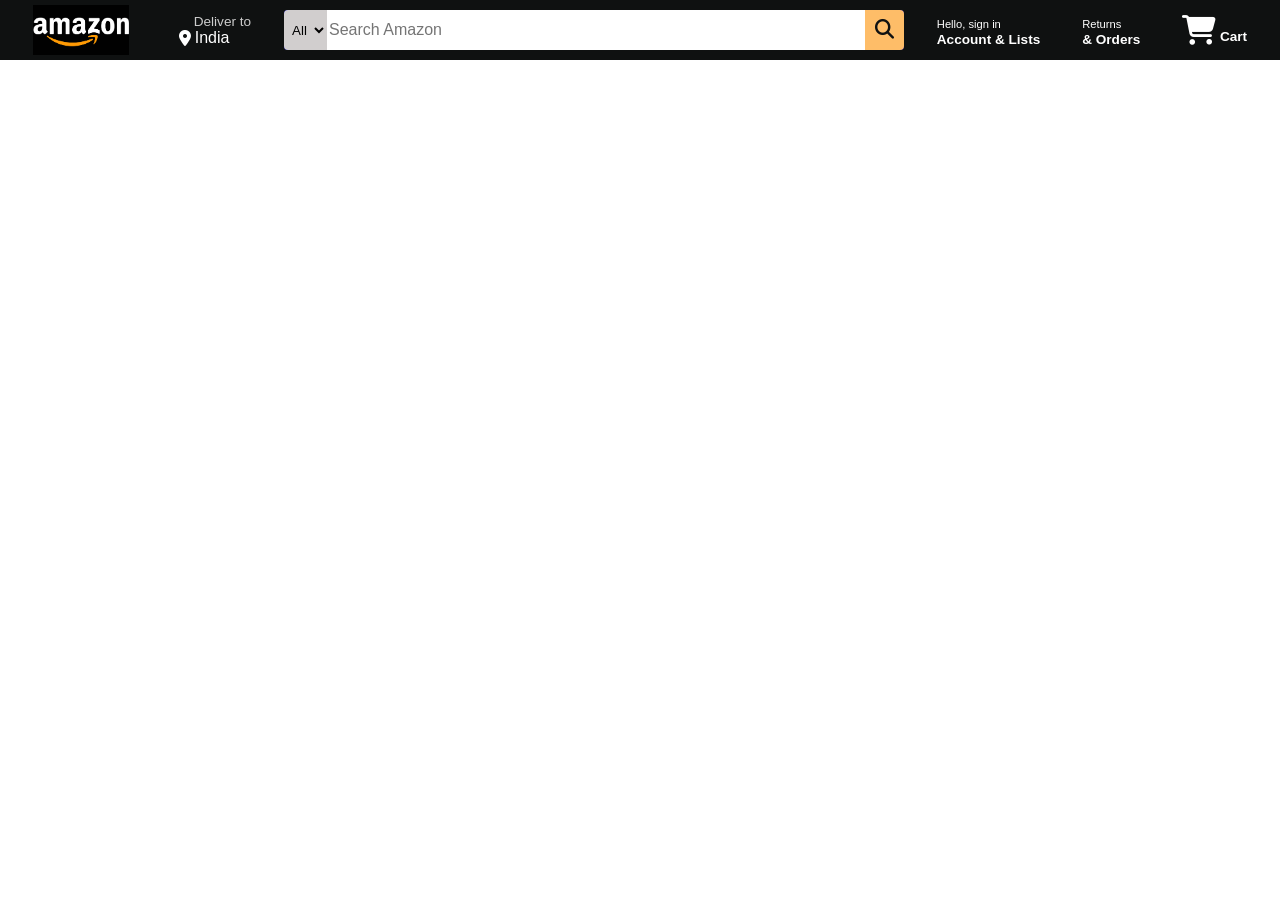
==== AmazonClone.html @ 06808c78 "Navigation Bar-1" ====
<!DOCTYPE html>
<html lang="en">
<head>
    <meta charset="UTF-8">
    <meta name="viewport" content="width=device-width, initial-scale=1.0">
    <title>Amazon</title>
    <link rel="stylesheet" href="https://cdnjs.cloudflare.com/ajax/libs/font-awesome/6.5.2/css/all.min.css" integrity="sha512-SnH5WK+bZxgPHs44uWIX+LLJAJ9/2PkPKZ5QiAj6Ta86w+fsb2TkcmfRyVX3pBnMFcV7oQPJkl9QevSCWr3W6A==" crossorigin="anonymous" referrerpolicy="no-referrer" />
    <link rel="stylesheet" href="style.css">
</head>
<body>
    <header>
        <div class="navbar">
            <!-- nav logo -->
            <div class="nav-logo border">
                <div class="logo">
                </div>
            </div>

            <!-- nav country -->
            <div class="nav-address border">
                <p class="deliver_to">Deliver to</p>
                <div class="add_icon">
                    <i class="fa-solid fa-location-dot"></i>
                    <p class="country">India</p>
                </div>
            </div>

            <!-- nav search bar-->
            <div class="nav-search">
                <select name="" class="search-select">
                    <option value="">All</option>
                </select>
                <input type="text" placeholder="Search Amazon" class = "search-input">
                <div class="search-icon">
                    <button class="search-button"><i class="fa-solid fa-magnifying-glass"></i></button>
                </div>
            </div>

            <!-- nav hello, sign-in, Account & Lists -->
            <div class="sign-in border">
                <p><span class="nav-first">Hello, sign in</span></p>
                <p class="nav-second">Account & Lists</p>
            </div>

            <!-- nav returns & orders -->
            <div class="returns-orders border">
                <p><span class="nav-first">Returns</span></p>
                <p class="nav-second">& Orders</p>
            </div>

            <!-- nav-cart -->
            <div class="nav-cart border">
                <i class="fa-solid fa-cart-shopping"></i>
                Cart
            </div>
        </div>
    </header>
</body>
</html>
---- style.css ----
*{
    margin:0;
    font-family: Arial, Helvetica, sans-serif;
    border: border-box;
}

.navbar{
    height: 60px;
    background-color: #0f1111;
    color: white;
    display: flex;
    align-items: center;
    justify-content: space-evenly;
}

/* nav logo */
.nav-logo{
    height: 50px;
    width: 104px;
    padding: 0.13rem 0.5rem 0.13rem 0.5rem;
}

.logo{
    background-image: url("logo.png");
    background-size: cover;
    height: 100%;
    width: 92%;
}

.border{
    border: 1.5px solid transparent;
}

.border:hover{
    cursor: pointer;
}

.border:hover{
    border: 1.5px solid white;
}

/* nav country */
.nav-address{
    padding: 0.5rem;
}
.deliver_to{
    color:#cccccc;
    font-size: 0.85rem;
    margin-left: 15px;
}

.country{
    font-size: 1rem;
    margin-left: 4px;
}

.add_icon{
    display: flex;
    align-items: center;
}

/* nav search bar */

.nav-search{
    display: flex;
    align-items: center;
    background-color: blue;
    width: 620px;
    height: 40px;
    border-radius: 4px;
    justify-content: space-evenly;
}


.search-select{
    height: 100%;
    width: 50px;
    background-color: #d1cece;
    text-align: center;
    border-top-left-radius: 4px;
    border-bottom-left-radius: 4px;
    border: none;
}

.search-input{
    height: 95%;
    width: 100%;
    font-size: 1rem;
    border: none;
}

.search-input:hover{
    border: 1.5px solid #febd68;
    border-radius: 4px;
}
.search-icon{
    width: 45px;
    height: 100%;
    border: none;
    display: flex;
    justify-content: center;
    align-items: center;
}

.search-button{
    height: 100%;
    width: 100%;
    color: #0f1111;
    border: none;
    font-size: 1.2rem;
    background-color: #febd68;
    border: none;
    border-top-right-radius: 4px;
    border-bottom-right-radius: 4px;
}

.search-button:hover{
    background-color: #f7a841;
    cursor: pointer;
}

/* nav hello & sign-in */

.sign-in{
    padding: 0.5rem;
}
.nav-first{
    font-size: 0.7rem;
}

.nav-second{
    font-size: 0.85rem;
    font-weight: 700;
}

/* returns-orders */
.returns-orders{
    padding: 0.5rem;
}

/* nav cart */
.nav-cart{
    font-size: 0.85rem;
    font-weight: 700;
    padding: 0.5rem;
}

.nav-cart i{
    font-size: 30px;
}
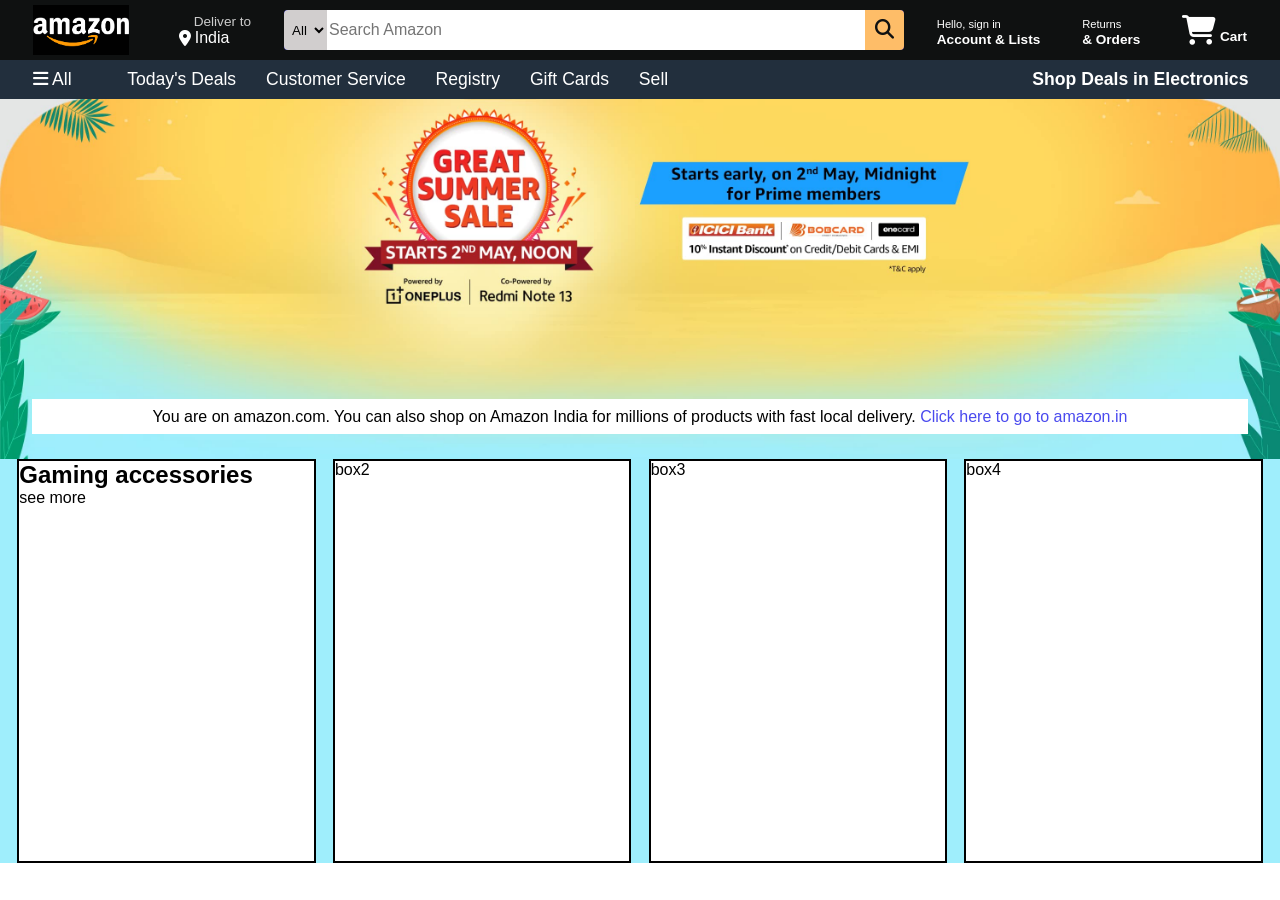
==== commit 310ccb9f: "Amazon Ad" ====
--- a/AmazonClone.html
+++ b/AmazonClone.html
@@ -54,6 +54,47 @@
                 Cart
             </div>
         </div>
+
+        <div class="panel">
+            <div class="panel-all border">
+                <i class="fa-solid fa-bars"></i>
+                All
+            </div>
+            <div class="panel-options">
+                <p class="border">Today's Deals</p>
+                <p class="border">Customer Service</p>
+                <p class="border">Registry</p>
+                <p class="border">Gift Cards</p>
+                <p class="border">Sell</p>
+            </div>
+
+            <div class="deals border">
+                <p>Shop Deals in Electronics</p>
+            </div>
+        </div>
     </header>
+
+
+    <!-- Amazon Ad content -->
+    <div class="amazon-ad">
+        <div class="message">
+            <p>You are on amazon.com. You can also shop on Amazon India for millions of products with fast local delivery. 
+                <a href="https://www.amazon.in/?ref=aisgw_intl_stripe_in" target="_blank" class="message-anchor">Click here to go to amazon.in</a>
+            </p>
+        </div>
+    </div>
+
+    <!-- shop content -->
+    <div class="shop-section">
+        <div class="box1 box">
+            <h2>Gaming accessories</h2>
+            <div class="boximg boximg1">
+                <p>see more</p>
+            </div>
+        </div>
+        <div class="box2 box">box2</div>
+        <div class="box3 box">box3</div>
+        <div class="box4 box">box4</div>
+    </div>
 </body>
 </html>
--- a/style.css
+++ b/style.css
@@ -147,4 +147,82 @@
 
 .nav-cart i{
     font-size: 30px;
+}
+
+/* the Panel below navigation bar   (within header)*/
+.panel{
+    background-color: #222f3d;
+    height: 39px;
+    display: flex;
+    align-items: center;
+    justify-content: space-evenly;
+}
+
+.panel *{
+    color: white;
+    font-size: 1.1rem;
+}
+
+.panel-all{
+    padding: 0.4rem;
+}
+
+.panel-options{
+    width: 70%;
+    display: flex;
+}
+
+.panel-options p{
+    margin-left: 15px;
+    padding: 0.4rem;
+}
+
+.deals{
+    font-size: 1.2rem;
+    font-weight: 690;
+    padding: 0.3rem;
+}
+
+
+/* Amazon Ad (just below header) */
+.amazon-ad{
+    background-image: url("Amazon-Ad.jpg");
+    height: 360px;
+    background-size: cover;
+    display: flex;
+    justify-content: center;
+    align-items: flex-end;
+}
+
+/* the message asking to visit amazon.in */
+.message{
+    height: 35px;
+    width: 95%;
+    background-color: white;
+    font-size: 1rem;
+    display: flex;
+    align-items: center;
+    justify-content: center;
+    margin-bottom: 25px;
+    
+}
+.message a{
+    text-decoration: none;
+    color: rgb(74, 74, 238);
+}
+
+/* shopping content */
+.shop-section{
+    background-color: #9FEEFC;
+    display: flex;
+    justify-content: space-evenly;
+
+}
+
+
+.box{
+    height: 400px;
+    width: 23%;
+    border: 2px solid black;
+    background-color: white;
 }
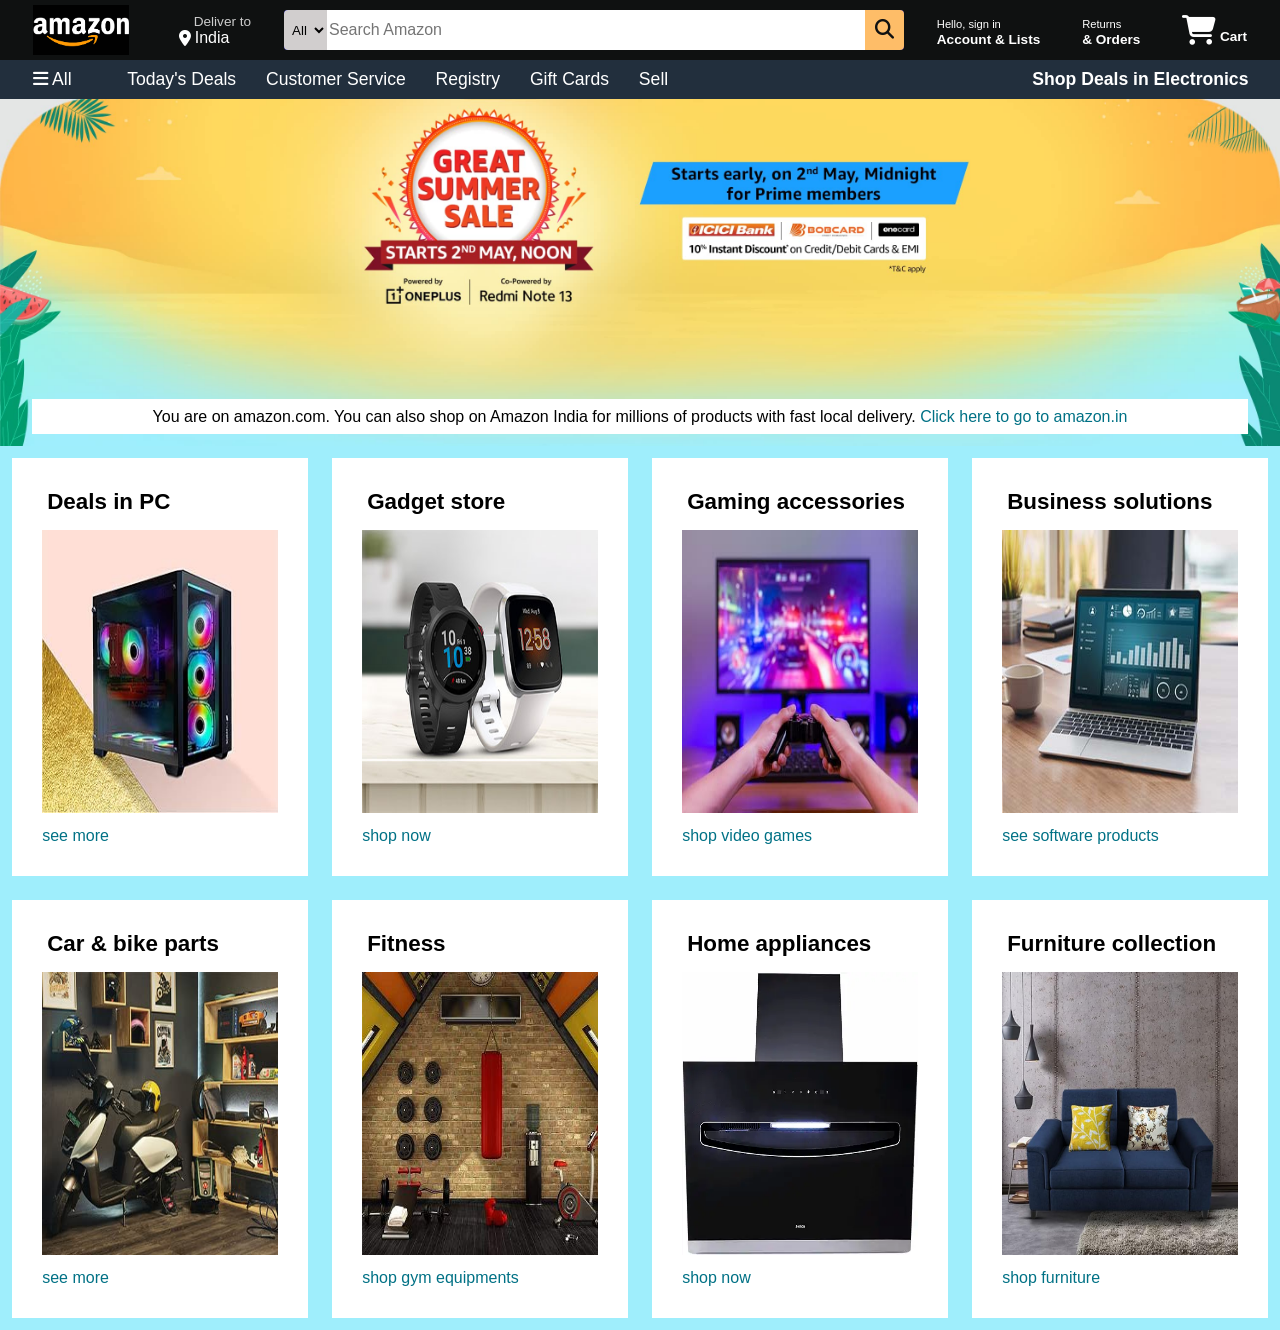
==== commit 9efb523e: "Shopping area" ====
--- a/AmazonClone.html
+++ b/AmazonClone.html
@@ -85,16 +85,66 @@
     </div>
 
     <!-- shop content -->
-    <div class="shop-section">
-        <div class="box1 box">
-            <h2>Gaming accessories</h2>
-            <div class="boximg boximg1">
-                <p>see more</p>
+    <div class="shop-section-container">
+        <div class="shop-section">
+            <div class="box1 box">
+                <h2 class="box-title">Deals in PC</h2>
+                <div class="box-img box-img-1">
+                    <p class="box-bottom-message">see more</p>
+                </div>
+            </div>
+
+            <div class="box2 box">
+                <h2 class="box-title">Gadget store</h2>
+                <div class="box-img box-img-2">
+                    <p class="box-bottom-message">shop now</p>
+                </div>
+            </div>
+
+            <div class="box3 box">
+                <h2 class="box-title">Gaming accessories</h2>
+                <div class="box-img box-img-3">
+                    <p class="box-bottom-message">shop video games</p>
+                </div>
+            </div>
+
+            <div class="box4 box">
+                <h2 class="box-title">Business solutions</h2>
+                <div class="box-img box-img-4">
+                    <p class="box-bottom-message">see software products</p>
+                </div>
             </div>
         </div>
-        <div class="box2 box">box2</div>
-        <div class="box3 box">box3</div>
-        <div class="box4 box">box4</div>
+        
+        <div class="shop-section">
+            <div class="box5 box">
+                <h2 class="box-title">Car & bike parts</h2>
+                <div class="box-img box-img-5">
+                    <p class="box-bottom-message">see more</p>
+                </div>
+            </div>
+
+            <div class="box6 box">
+                <h2 class="box-title">Fitness</h2>
+                <div class="box-img box-img-6">
+                    <p class="box-bottom-message">shop gym equipments</p>
+                </div>
+            </div>
+
+            <div class="box7 box">
+                <h2 class="box-title">Home appliances</h2>
+                <div class="box-img box-img-7">
+                    <p class="box-bottom-message">shop now</p>
+                </div>
+            </div>
+
+            <div class="box8 box">
+                <h2 class="box-title">Furniture collection</h2>
+                <div class="box-img box-img-8">
+                    <p class="box-bottom-message">shop furniture</p>
+                </div>
+            </div>
+        </div>
     </div>
 </body>
 </html>
--- a/style.css
+++ b/style.css
@@ -4,13 +4,21 @@
     border: border-box;
 }
 
+header{
+    display: flex;
+    flex-direction: column;
+}
+
 .navbar{
     height: 60px;
+    width: 100%;
     background-color: #0f1111;
     color: white;
     display: flex;
     align-items: center;
     justify-content: space-evenly;
+    position: fixed;
+    z-index: 2;
 }
 
 /* nav logo */
@@ -151,11 +159,15 @@
 
 /* the Panel below navigation bar   (within header)*/
 .panel{
+    height: 39px;
+    width: 100%;
+    position: relative;
+    top:60px;
     background-color: #222f3d;
-    height: 39px;
-    display: flex;
-    align-items: center;
-    justify-content: space-evenly;
+    display: flex;
+    align-items: center;
+    justify-content: space-evenly;
+    z-index: 1;
 }
 
 .panel *{
@@ -186,12 +198,13 @@
 
 /* Amazon Ad (just below header) */
 .amazon-ad{
+    height: 360px;
     background-image: url("Amazon-Ad.jpg");
-    height: 360px;
     background-size: cover;
     display: flex;
     justify-content: center;
     align-items: flex-end;
+    margin-top: 60px;
 }
 
 /* the message asking to visit amazon.in */
@@ -208,21 +221,88 @@
 }
 .message a{
     text-decoration: none;
-    color: rgb(74, 74, 238);
+    color: #007185;
 }
 
 /* shopping content */
+
+.shop-section-container{
+    margin-top: -13px;
+    background-color: #9FEEFC;
+    display: flex;
+    flex-direction: column;
+    justify-content: space-evenly;
+}
 .shop-section{
-    background-color: #9FEEFC;
-    display: flex;
-    justify-content: space-evenly;
-
+    display: flex;
+    justify-content: space-evenly;
 }
 
 
 .box{
-    height: 400px;
+    height: 370px;
     width: 23%;
-    border: 2px solid black;
-    background-color: white;
+    /* border: 2px solid black; */
+    background-color:white;
+    display: flex;
+    justify-content: center;
+    align-items: center;
+    flex-wrap: wrap;
+    padding: 1.5rem;
+    margin: 12px;
+}
+
+.box-title{
+    width: 91%;
+    font-size: 1.4rem;
+}
+
+.box-bottom-message{
+    display: block; 
+    color: #007185;   
+}
+
+.box-bottom-message:hover{
+    cursor: pointer;
+}
+
+.box-img{
+    height: 85%;
+    width: 95%;
+    display: flex;
+    flex-direction: column-reverse;
+    background-size: 100% 90%;
+    background-repeat: no-repeat;
+}
+
+.box-img-1{
+    background-image:url("other-assets/PC.jpg") ;
+}
+
+.box-img-2{
+    background-image:url("other-assets/gadget-store.jpg") ;
+}
+
+.box-img-3{
+    background-image:url("other-assets/Gaming.jpg") ;
+}
+
+.box-img-4{
+    background-image:url("other-assets/business-sol.jpg") ;
+}
+
+.box-img-5{
+    background-image:url("other-assets/car-bike-parts.jpg") ;
+}
+
+.box-img-6{
+    background-image:url("other-assets/fitness.jpg") ;
+}
+
+.box-img-7{
+    background-image:url("other-assets/home-appliances.webp") ;
+}
+
+.box-img-8{
+    background-image:url("other-assets/furniture.jpg") ;
 }
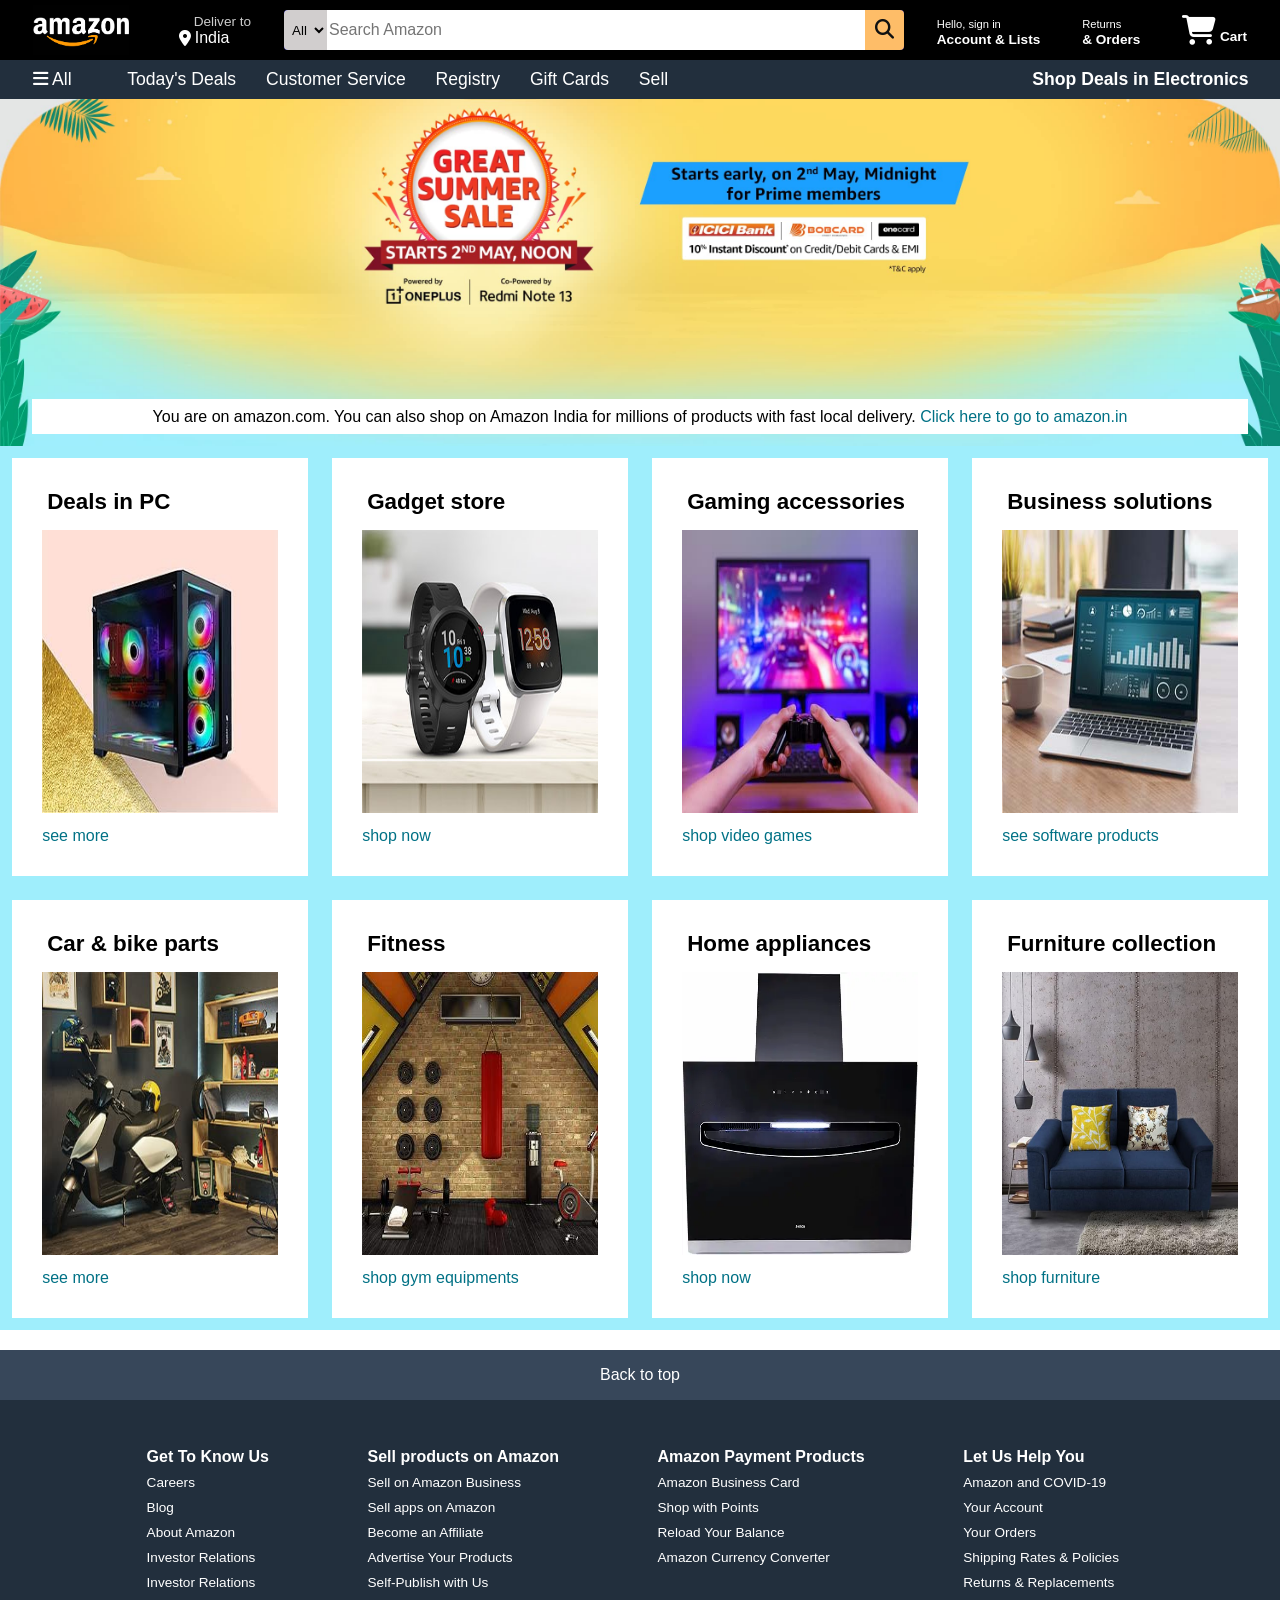
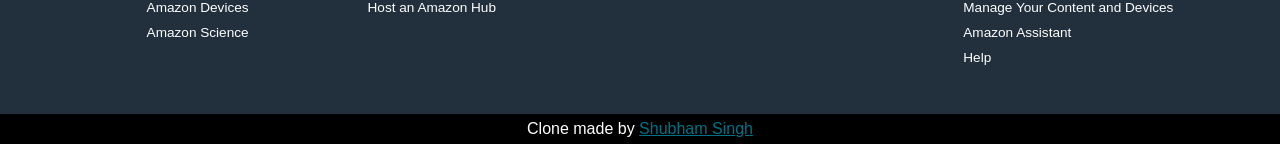
==== commit 711a99d3: "footer" ====
--- a/AmazonClone.html
+++ b/AmazonClone.html
@@ -12,8 +12,9 @@
         <div class="navbar">
             <!-- nav logo -->
             <div class="nav-logo border">
-                <div class="logo">
-                </div>
+                <a href="https://www.amazon.com/ref=nav_logo" target="_blank"><div class="logo">
+            </div>
+                </a>
             </div>
 
             <!-- nav country -->
@@ -146,5 +147,60 @@
             </div>
         </div>
     </div>
+
+    <!-- footer -->
+    <footer>
+        <div class="foot-back-to-top">
+            Back to top
+        </div>
+
+        <div class="foot-final">
+            <ul>
+                <p class="foot-list-title">Get To Know Us</p>
+                <li><a href="#">Careers</a></li>
+                <li><a href="#">Blog</a></li>
+                <li><a href="#">About Amazon</a></li>
+                <li><a href="#">Investor Relations</a></li>
+                <li><a href="#">Investor Relations</a></li>
+                <li><a href="#">Amazon Devices</a></li>
+                <li><a href="#">Amazon Science</a></li>
+            </ul>
+            
+            <ul>
+                <p class="foot-list-title">Sell products on Amazon</p>
+                <li><a href="#">Sell on Amazon Business</a></li>
+                <li><a href="#"> Sell apps on Amazon</a></li>
+                <li><a href="#">Become an Affiliate</a></li>
+                <li><a href="#">Advertise Your Products</a></li>
+                <li><a href="#">Self-Publish with Us</a></li>
+                <li><a href="#">Host an Amazon Hub</a></li>
+            </ul>
+
+            <ul>
+                <p class="foot-list-title">Amazon Payment Products</p>
+                <li><a href="#">Amazon Business Card</a></li>
+                <li><a href="#">Shop with Points</a></li>
+                <li><a href="#">Reload Your Balance</a></li>
+                <li><a href="#">Amazon Currency Converter</a></li>
+            </ul>
+
+            <ul>
+                <p class="foot-list-title">Let Us Help You</p>
+                <li><a href="#">Amazon and COVID-19</a></li>
+                <li><a href="#">Your Account</a></li>
+                <li><a href="#">Your Orders</a></li>
+                <li><a href="#">Shipping Rates & Policies</a></li>
+                <li><a href="#">Returns & Replacements</a></li>
+                <li><a href="#">Manage Your Content and Devices</a></li>
+                <li><a href="#">Amazon Assistant</a></li>
+                <li><a href="#">Help</a></li>
+            </ul>
+        </div>
+
+        <div class="contact-author">
+            <p>Clone made by <a href="https://www.linkedin.com/in/shubham-singh-329b871b3/" target="_blank">Shubham Singh</a></p>
+        </div>
+
+    </footer>
 </body>
 </html>
--- a/style.css
+++ b/style.css
@@ -12,7 +12,8 @@
 .navbar{
     height: 60px;
     width: 100%;
-    background-color: #0f1111;
+    background-color: black;
+    /* background-color: #0f1111; */
     color: white;
     display: flex;
     align-items: center;
@@ -258,12 +259,14 @@
 }
 
 .box-bottom-message{
-    display: block; 
+    display: inline-block; 
     color: #007185;   
 }
 
 .box-bottom-message:hover{
     cursor: pointer;
+    color: red;
+    text-decoration: underline;
 }
 
 .box-img{
@@ -305,4 +308,71 @@
 
 .box-img-8{
     background-image:url("other-assets/furniture.jpg") ;
+}
+
+/* Footer */
+
+footer{
+    margin-top: 20px;
+}
+
+.foot-back-to-top{
+    height: 50px;
+    width: 100%;
+    background-color: #37475a;
+    color: white;
+    display: flex;
+    justify-content: center;
+    align-items: center;
+}
+
+.foot-back-to-top:hover{
+    cursor: pointer;
+    background-color: #2a3543;
+}
+
+.foot-final{
+    color: white;
+    background-color: #222f3d;
+    padding: 3rem;
+    display: flex;
+    justify-content: space-evenly;
+}
+
+.foot-final ul{
+    list-style: none;
+}
+
+.foot-list-title{
+    font-weight: 700;
+}
+
+.foot-final ul li{
+    margin-top: 7px;
+}
+
+.foot-final ul li:hover{
+    text-decoration: underline;
+}
+
+.foot-final ul li a{
+    text-decoration: none;
+    color: white;
+    font-size: 0.85rem;
+}
+
+/* contact author */
+
+.contact-author{
+    height: 30px;
+    background-color: black;
+    text-decoration: none;
+    color: white;
+    display: flex;
+    justify-content: center;
+    align-items: center;
+}
+
+.contact-author a{
+    color: #007185;
 }
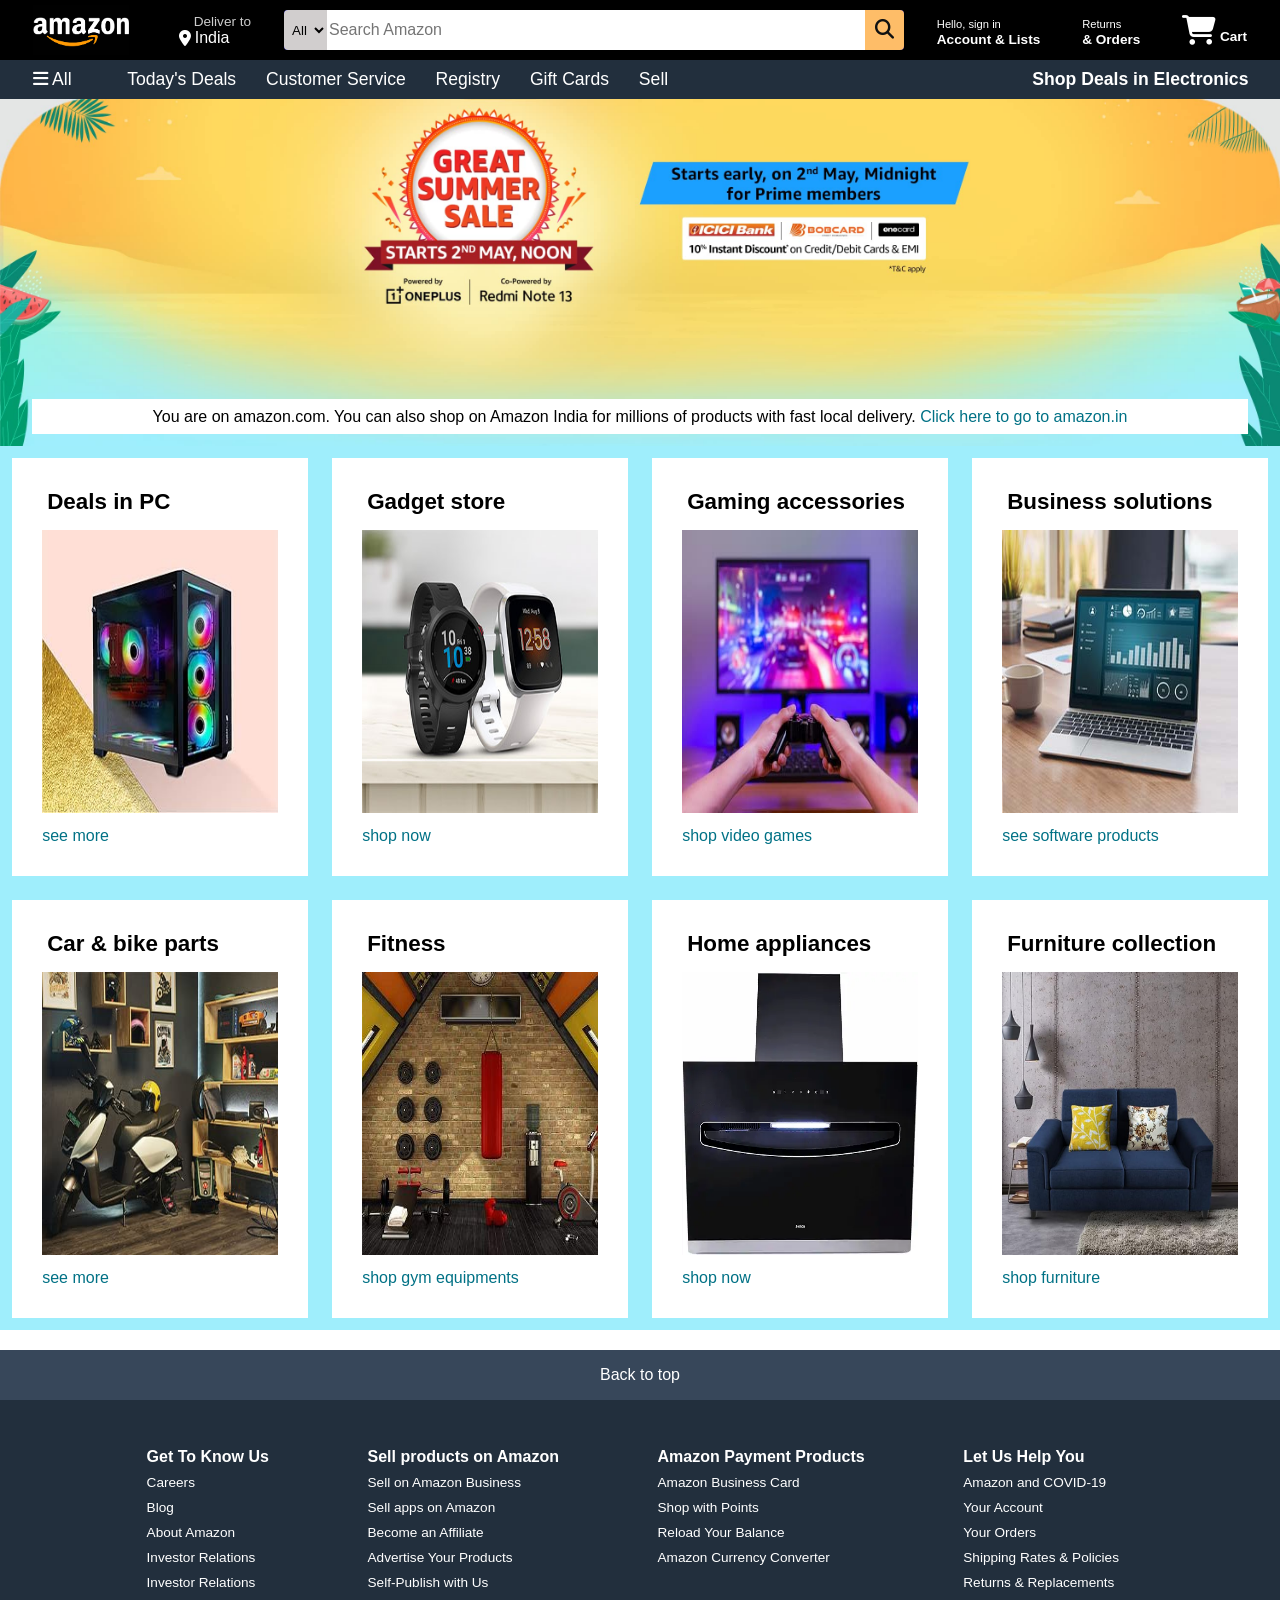
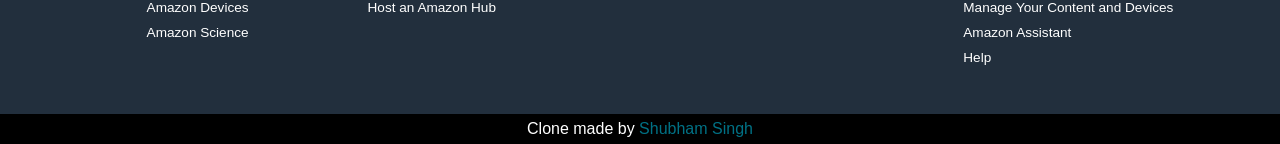
==== commit 0be7c8bf: "minor improvements" ====
--- a/AmazonClone.html
+++ b/AmazonClone.html
@@ -4,7 +4,9 @@
     <meta charset="UTF-8">
     <meta name="viewport" content="width=device-width, initial-scale=1.0">
     <title>Amazon</title>
+
     <link rel="stylesheet" href="https://cdnjs.cloudflare.com/ajax/libs/font-awesome/6.5.2/css/all.min.css" integrity="sha512-SnH5WK+bZxgPHs44uWIX+LLJAJ9/2PkPKZ5QiAj6Ta86w+fsb2TkcmfRyVX3pBnMFcV7oQPJkl9QevSCWr3W6A==" crossorigin="anonymous" referrerpolicy="no-referrer" />
+    <link rel="icon" href="other-assets/favion-amazon.jpg">
     <link rel="stylesheet" href="style.css">
 </head>
 <body>
@@ -38,16 +40,20 @@
             </div>
 
             <!-- nav hello, sign-in, Account & Lists -->
-            <div class="sign-in border">
-                <p><span class="nav-first">Hello, sign in</span></p>
-                <p class="nav-second">Account & Lists</p>
-            </div>
+            <a href="https://www.amazon.com/ap/signin?openid.pape.max_auth_age=0&openid.return_to=https%3A%2F%2Fwww.amazon.com%2Fref%3Dnav_ya_signin&openid.identity=http%3A%2F%2Fspecs.openid.net%2Fauth%2F2.0%2Fidentifier_select&openid.assoc_handle=usflex&openid.mode=checkid_setup&openid.claimed_id=http%3A%2F%2Fspecs.openid.net%2Fauth%2F2.0%2Fidentifier_select&openid.ns=http%3A%2F%2Fspecs.openid.net%2Fauth%2F2.0" target="_blank">
+                <div class="sign-in border">
+                    <p><span class="nav-first">Hello, sign in</span></p>
+                    <p class="nav-second">Account & Lists</p>
+                </div>
+            </a>
 
             <!-- nav returns & orders -->
-            <div class="returns-orders border">
+            <a href="https://www.amazon.com/ap/signin?openid.pape.max_auth_age=0&openid.return_to=https%3A%2F%2Fwww.amazon.com%2Fyour-orders%2Forders%3F_encoding%3DUTF8%26ref_%3Dnav_orders_first&openid.identity=http%3A%2F%2Fspecs.openid.net%2Fauth%2F2.0%2Fidentifier_select&openid.assoc_handle=amzn_retail_yourorders_us&openid.mode=checkid_setup&language=en_US&openid.claimed_id=http%3A%2F%2Fspecs.openid.net%2Fauth%2F2.0%2Fidentifier_select&openid.ns=http%3A%2F%2Fspecs.openid.net%2Fauth%2F2.0" target="_blank">
+                <div class="returns-orders border">
                 <p><span class="nav-first">Returns</span></p>
                 <p class="nav-second">& Orders</p>
-            </div>
+                </div>
+            </a>
 
             <!-- nav-cart -->
             <div class="nav-cart border">
--- a/style.css
+++ b/style.css
@@ -2,8 +2,12 @@
     margin:0;
     font-family: Arial, Helvetica, sans-serif;
     border: border-box;
-}
-
+    outline: none;
+    text-decoration: none;
+    scroll-behavior: smooth;
+}
+
+/* header */
 header{
     display: flex;
     flex-direction: column;
@@ -30,7 +34,7 @@
 }
 
 .logo{
-    background-image: url("logo.png");
+    background-image: url("other-assets/logo.png");
     background-size: cover;
     height: 100%;
     width: 92%;
@@ -91,6 +95,11 @@
     border: none;
 }
 
+.search-select:hover{
+    background-color: #fffdfd;
+    cursor: pointer;
+}
+
 .search-input{
     height: 95%;
     width: 100%;
@@ -101,7 +110,13 @@
 .search-input:hover{
     border: 1.5px solid #febd68;
     border-radius: 4px;
-}
+    outline: none;
+}
+input[type = "text"]:focus{
+    border: 2.2px solid #febd68;
+    border: border-box;
+}
+
 .search-icon{
     width: 45px;
     height: 100%;
@@ -132,6 +147,8 @@
 
 .sign-in{
     padding: 0.5rem;
+    text-decoration: none;
+    color: white;
 }
 .nav-first{
     font-size: 0.7rem;
@@ -142,9 +159,10 @@
     font-weight: 700;
 }
 
-/* returns-orders */
+/* returns & orders */
 .returns-orders{
     padding: 0.5rem;
+    color: white;
 }
 
 /* nav cart */
@@ -200,7 +218,7 @@
 /* Amazon Ad (just below header) */
 .amazon-ad{
     height: 360px;
-    background-image: url("Amazon-Ad.jpg");
+    background-image: url("other-assets/Amazon-Ad.jpg");
     background-size: cover;
     display: flex;
     justify-content: center;
@@ -278,6 +296,12 @@
     background-repeat: no-repeat;
 }
 
+.box-img:hover{
+    height: 90%;
+    width: 100%;
+    cursor: pointer;
+}
+
 .box-img-1{
     background-image:url("other-assets/PC.jpg") ;
 }
